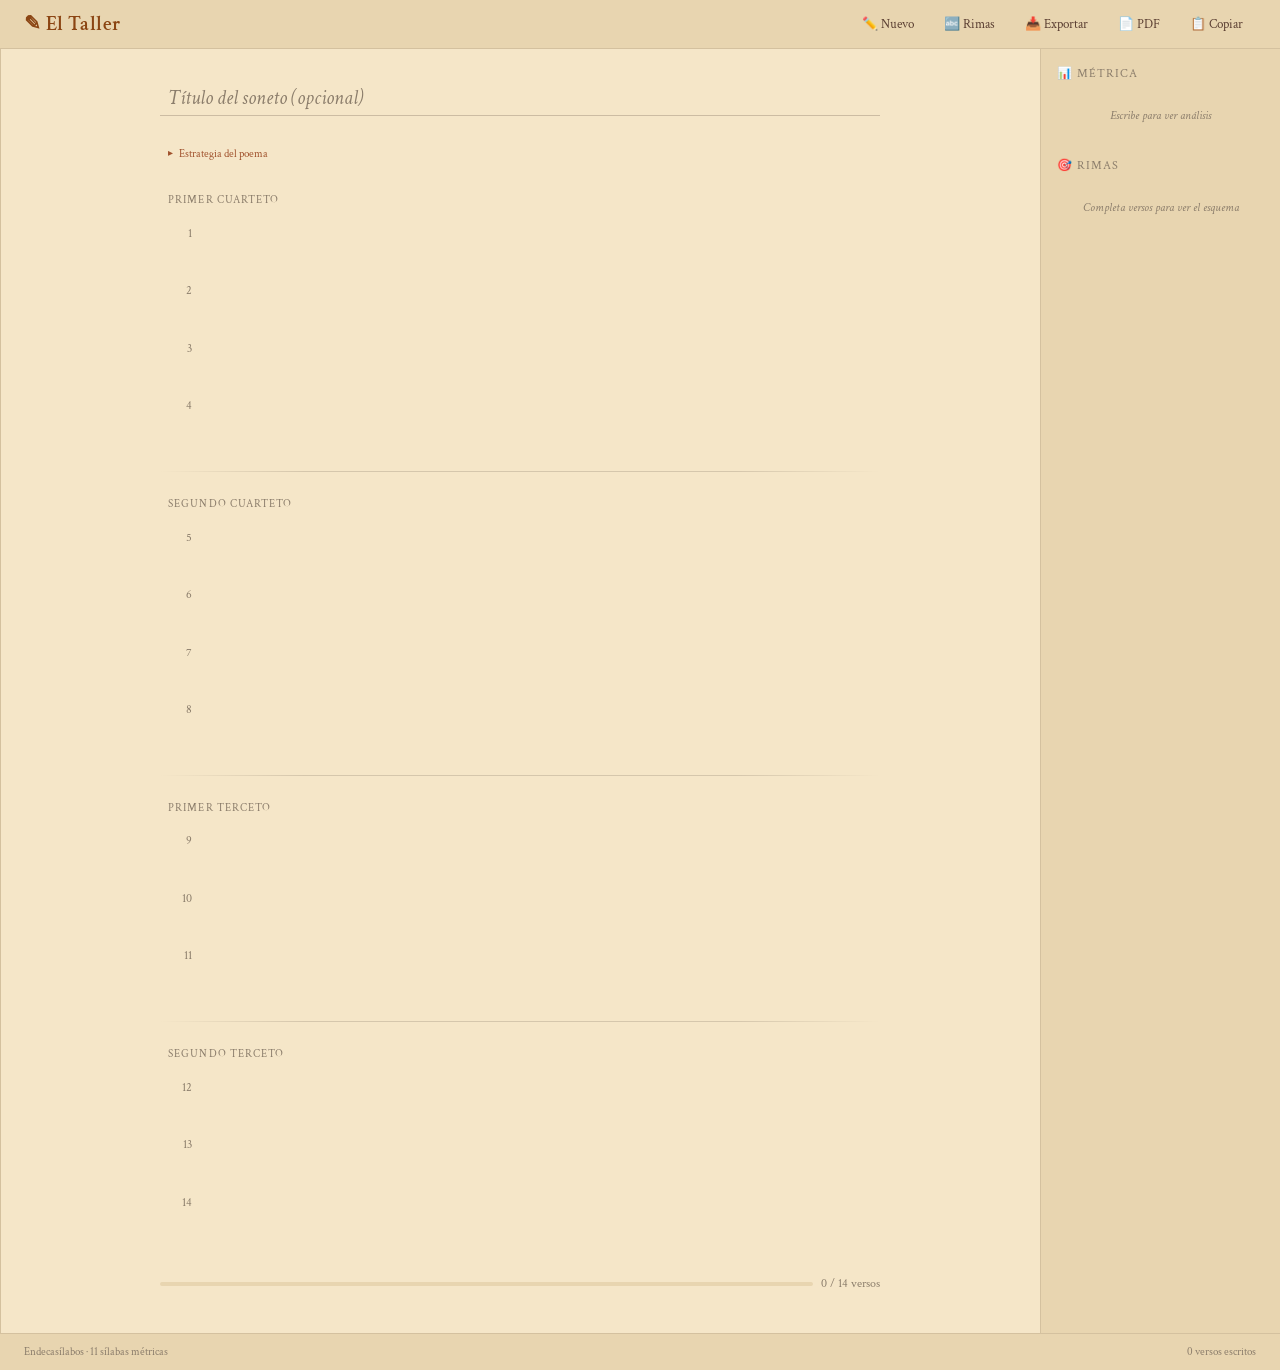
==== eltaller/index.html @ d2d46b3a "Taller sonetos" ====
<!DOCTYPE html>
<html lang="es">
<head>
  <meta charset="UTF-8" />
  <meta name="viewport" content="width=device-width, initial-scale=1.0" />
  <meta name="description" content="El Taller — Asistente para escritura de sonetos clásicos en español" />
  <meta name="theme-color" content="#F5E6C8" />
  <link rel="preconnect" href="https://fonts.googleapis.com" />
  <link rel="preconnect" href="https://fonts.gstatic.com" crossorigin />
  <link href="https://fonts.googleapis.com/css2?family=Crimson+Text:ital,wght@0,400;0,600;0,700;1,400&display=swap" rel="stylesheet" />
  <title>El Taller — Sonetos</title>
  <link rel="stylesheet" href="./main.css" />
  <script type="module" src="./main.js"></script>
</head>
<body>
  <el-taller-app></el-taller-app>
</body>
</html>
---- eltaller/main.css ----
:root{--color-parchment:#f5e6c8;--color-parchment-dark:#e8d5b0;--color-parchment-light:#fff8ec;--color-ink:#2c1810;--color-ink-soft:#5c4033;--color-ink-muted:#8b7d6b;--color-accent:#8b4513;--color-accent-light:sienna;--color-success:#6b8e23;--color-warning:#d2691e;--color-error:#cd5c5c;--color-sinalefa:#8b7355;--color-sinalefa-hover:#6b5335;--font-serif:"Crimson Text","IBM Plex Serif","Georgia","Times New Roman",serif;--font-mono:"Crimson Text","Georgia",serif;--font-size-verso:1.125rem;--font-size-metrica:.75rem;--font-size-small:.6875rem;--font-size-h1:1.75rem;--font-size-h2:1.25rem;--line-height-verso:1.6;--line-height-tight:1.3;--spacing-xs:.25rem;--spacing-sm:.5rem;--spacing-md:1rem;--spacing-lg:1.5rem;--spacing-xl:2rem;--spacing-2xl:3rem;--radius-sm:4px;--radius-md:8px;--radius-lg:12px;--border-light:1px solid #2c18101a;--border-medium:1px solid #2c181033;--shadow-sm:0 1px 3px #2c181014;--shadow-md:0 4px 12px #2c18101a;--shadow-lg:0 8px 30px #2c18101f;--panel-left-width:280px;--panel-right-width:240px;--editor-max-width:720px;--toolbar-height:48px;--footer-height:36px}*,*:before,*:after{box-sizing:border-box;margin:0;padding:0}html{-webkit-text-size-adjust:100%;-webkit-font-smoothing:antialiased;-moz-osx-font-smoothing:grayscale;font-size:16px}body{line-height:1.5;font-family:var(--font-serif);color:var(--color-ink);background-color:var(--color-parchment);min-height:100vh}img,svg{display:block;max-width:100%}button{cursor:pointer;font:inherit;color:inherit;background:0 0;border:none}a{color:inherit;text-decoration:none}input,textarea,select{font:inherit;color:inherit}[contenteditable]{outline:none}body{background-color:var(--color-parchment);color:var(--color-ink);font-family:var(--font-serif)}::-webkit-scrollbar{width:6px}::-webkit-scrollbar-track{background:var(--color-parchment-dark)}::-webkit-scrollbar-thumb{background:var(--color-ink-muted);border-radius:3px}::-webkit-scrollbar-thumb:hover{background:var(--color-ink-soft)}::selection{color:var(--color-ink);background:#8b451326}*{transition:background-color .2s,color .2s,border-color .2s}.el-taller-app{display:flex;background-color:var(--color-parchment);flex-direction:column;min-height:100vh}.toolbar{display:flex;height:var(--toolbar-height);padding:0 var(--spacing-lg);background:var(--color-parchment-dark);border-bottom:var(--border-light);flex-shrink:0;justify-content:space-between;align-items: center}.toolbar__title{font-size:var(--font-size-h2);color:var(--color-accent);letter-spacing:.02em;font-weight:600}.toolbar__actions{display:flex;gap:var(--spacing-sm)}.layout-grid{display:grid;grid-template-columns:var(--panel-left-width)1fr var(--panel-right-width);overflow:hidden;height:calc(100vh - var(--toolbar-height) - var(--footer-height));flex:1}.layout-grid--rhyme-hidden{grid-template-columns:0 1fr var(--panel-right-width)}.panel-left{background:var(--color-parchment-dark);border-right:var(--border-light);overflow-y:auto;overflow-x:hidden;width:var(--panel-left-width);transition:width .3s,padding .3s}.layout-grid--rhyme-hidden .panel-left{overflow:hidden;border:none;width:0;padding:0}.editor-center{display:flex;padding:var(--spacing-xl)var(--spacing-lg);overflow-y:auto;max-width:var(--editor-max-width);flex-direction:column;justify-self:center;align-items: center;width:100%}.panel-right{background:var(--color-parchment-dark);border-left:var(--border-light);overflow-y:auto;padding:var(--spacing-md);display:flex;gap:var(--spacing-md);flex-direction:column}.app-footer{display:flex;height:var(--footer-height);padding:0 var(--spacing-lg);background:var(--color-parchment-dark);border-top:var(--border-light);font-size:var(--font-size-small);color:var(--color-ink-muted);flex-shrink:0;justify-content:space-between;align-items: center}.editor-section{width:100%}.parte-container{margin-bottom:var(--spacing-lg)}.parte-label{font-size:var(--font-size-small);color:var(--color-ink-muted);text-transform:uppercase;letter-spacing:.1em;margin-bottom:var(--spacing-sm);padding-left:var(--spacing-sm)}.parte-separator{background:linear-gradient(to right,transparent,var(--color-ink-muted)20%,var(--color-ink-muted)80%,transparent);margin:var(--spacing-lg)0;opacity:.3;height:1px}.verso-container{display:flex;align-items: flex-start;gap:var(--spacing-sm);margin-bottom:var(--spacing-xs);padding:var(--spacing-xs)var(--spacing-sm);border-radius:var(--radius-sm);transition:background-color .15s}.verso-container:hover{background:#8b45130a}.verso-container--active{background:#8b45130f}.verso-numero{font-size:var(--font-size-metrica);color:var(--color-ink-muted);text-align:right;user-select:none;flex-shrink:0;width:1.5rem;padding-top:.35em}.verso-line-wrapper{position:relative;flex:1}.verso-editor{font-size:var(--font-size-verso);line-height:var(--line-height-verso);font-family:var(--font-serif);color:var(--color-ink);white-space:nowrap;overflow-x:auto;overflow-y:hidden;cursor:text;background:0 0;border-bottom:1px solid #0000;min-height:1.6em;padding:.1em 0;transition:border-color .15s}.verso-editor:focus{border-bottom-color:var(--color-accent-light)}.verso-editor--empty{color:var(--color-ink-muted)}.verso-editor .silaba{transition:color .15s,background-color .15s}.verso-editor .silaba--tonica{color:var(--color-accent);font-weight:600}.verso-editor .silaba--sinalefa{text-decoration:underline;text-decoration-color:var(--color-sinalefa);text-underline-offset:3px;text-decoration-style:wavy}.verso-editor .silaba--hiato{text-decoration:underline;text-decoration-color:var(--color-warning);text-underline-offset:3px;text-decoration-style:dotted}.verso-editor .silaba--error{color:var(--color-error)}.sinalefa-overlay{position:absolute;pointer-events:none;z-index:1;width:100%;height:100%;top:0;left:0}.sinalefa-overlay path{pointer-events:stroke;cursor:pointer;transition:stroke .15s,stroke-width .15s}.sinalefa-overlay path:hover{stroke:var(--color-sinalefa-hover);stroke-width:2.5}.verso-metrica{font-size:var(--font-size-metrica);color:var(--color-ink-muted);padding-left:var(--spacing-sm);min-height:1.2em;margin-top:.15em}.verso-metrica--ok{color:var(--color-success)}.verso-metrica--error{color:var(--color-error)}.verso-metrica--warning{color:var(--color-warning)}.verso-estado{text-align:center;flex-shrink:0;width:1rem;padding-top:.5em;font-size:.625rem}.verso-estado--ok{color:var(--color-success)}.verso-estado--error{color:var(--color-error)}.verso-estado--warning{color:var(--color-warning)}.metrics-panel{display:flex;gap:var(--spacing-sm);flex-direction:column}.metrics-panel__title{font-size:var(--font-size-metrica);text-transform:uppercase;letter-spacing:.08em;color:var(--color-ink-muted);margin-bottom:var(--spacing-xs)}.metrics-panel__list{display:flex;flex-direction:column;gap:2px}.metrics-item{display:flex;padding:2px var(--spacing-sm);font-size:var(--font-size-metrica);cursor:pointer;border-radius:2px;justify-content:space-between;align-items: center;transition:background-color .15s}.metrics-item:hover{background:#8b45130f}.metrics-item__numero{font-variant-numeric:tabular-nums;color:var(--color-ink-muted);flex-shrink:0;width:1.2rem}.metrics-item__silabas{font-variant-numeric:tabular-nums;font-weight:500}.metrics-item__silabas--ok{color:var(--color-success)}.metrics-item__silabas--error{color:var(--color-error)}.metrics-item__tipo{color:var(--color-ink-soft);font-size:.65rem}.metrics-item__error{color:var(--color-error);font-size:.65rem}.scheme-panel{display:flex;gap:var(--spacing-sm);flex-direction:column}.scheme-panel__title{font-size:var(--font-size-metrica);text-transform:uppercase;letter-spacing:.08em;color:var(--color-ink-muted)}.scheme-panel__patron{font-family:var(--font-mono);font-size:var(--font-size-small);color:var(--color-accent);padding:var(--spacing-sm);border-radius:var(--radius-sm);white-space:pre-wrap;background:#8b45130d;line-height:1.6}.scheme-panel__clasico{font-size:var(--font-size-metrica);color:var(--color-success);font-weight:600}.scheme-panel__libre{font-size:var(--font-size-metrica);color:var(--color-ink-muted)}.scheme-part{margin-bottom:var(--spacing-xs)}.scheme-line{display:flex;align-items: center;gap:var(--spacing-xs);font-size:var(--font-size-metrica);padding:1px 0}.scheme-line__letra{text-align:center;width:1rem;transition:color .3s;font-weight:700}.scheme-line__letra--active{color:var(--color-success)}.scheme-line__letra--pending{color:var(--color-ink-muted)}.scheme-line__texto{color:var(--color-ink-soft);overflow:hidden;text-overflow:ellipsis;white-space:nowrap}.progress-bar{display:flex;align-items: center;gap:var(--spacing-sm);padding:var(--spacing-sm)0;width:100%}.progress-bar__track{background:var(--color-parchment-dark);overflow:hidden;border-radius:2px;flex:1;height:4px}.progress-bar__fill{background:var(--color-accent);border-radius:2px;height:100%;transition:width .3s}.progress-bar__text{font-size:var(--font-size-metrica);color:var(--color-ink-muted);font-variant-numeric:tabular-nums;white-space:nowrap}.toast-container{position:fixed;bottom:var(--spacing-lg);right:var(--spacing-lg);z-index:1000;display:flex;gap:var(--spacing-sm);flex-direction:column}.toast{padding:var(--spacing-sm)var(--spacing-md);border-radius:var(--radius-md);font-size:var(--font-size-small);background:var(--color-ink);color:var(--color-parchment-light);box-shadow:var(--shadow-lg);animation:toast-in .3s ease,toast-out .3s ease 2.7s;max-width:300px}.toast--info{background:var(--color-ink)}.toast--warn{background:var(--color-warning);color:var(--color-ink)}.toast--error{background:var(--color-error);color:#fff}@keyframes toast-in{0%{opacity:0;transform:translateY(10px)}to{opacity:1;transform:translateY(0)}}@keyframes toast-out{0%{opacity:1;transform:translateY(0)}to{opacity:0;transform:translateY(10px)}}.modal-backdrop{position:fixed;display:flex;z-index:900;animation:fade-in .2s ease;background:#2c181066;justify-content:center;align-items: center;inset:0}.modal{background:var(--color-parchment-light);border-radius:var(--radius-lg);padding:var(--spacing-lg);box-shadow:var(--shadow-lg);border:var(--border-light);min-width:320px;max-width:480px}.modal__title{font-size:var(--font-size-h2);margin-bottom:var(--spacing-md);color:var(--color-ink);font-weight:600}.modal__actions{display:flex;justify-content:flex-end;gap:var(--spacing-sm);margin-top:var(--spacing-lg)}@keyframes fade-in{0%{opacity:0}to{opacity:1}}.icon-btn{display:inline-flex;border-radius:var(--radius-sm);color:var(--color-ink-soft);justify-content:center;align-items: center;width:32px;height:32px;transition:background-color .15s,color .15s}.icon-btn:hover{color:var(--color-accent);background:#8b45131a}.icon-btn:active{background:#8b451326}rhyme-browser-panel{display:flex;background:#e8d5b0;flex-direction:column;height:100%;font-family:Crimson Text,IBM Plex Serif,Georgia,serif}.rhyme-browser-header{display:flex;border-bottom:1px solid #2c18101a;justify-content:space-between;align-items: center;padding:.75rem}.rhyme-browser-title{color:#8b4513;letter-spacing:.04em;text-transform:uppercase;font-size:.8125rem;font-weight:600}.rhyme-search-wrapper{padding:.75rem}.rhyme-search-input{color:#2c1810;outline:none;box-sizing:border-box;background:#fff8ec;border:1px solid #2c181033;border-radius:4px;width:100%;padding:.5rem .75rem;transition:border-color .15s,box-shadow .15s;font-family:Crimson Text,Georgia,serif;font-size:.875rem}.rhyme-search-input:focus{border-color:#8b4513;box-shadow:0 0 0 2px #8b45131a}.rhyme-search-input::placeholder{color:#8b7d6b;font-style:italic}.rhyme-type-toggle{display:flex;gap:.25rem;margin-bottom:.5rem;padding:0 .75rem}.rhyme-type-btn{color:#5c4033;cursor:pointer;background:#f5e6c8;border:1px solid #2c181026;border-radius:4px;flex:1;padding:.3rem .5rem;transition:all .15s;font-family:Crimson Text,Georgia,serif;font-size:.75rem}.rhyme-type-btn--active{color:#fff8ec;background:#8b4513;border-color:#8b4513}.rhyme-type-btn:hover:not(.rhyme-type-btn--active){background:#8b45131a}.rhyme-filters{margin-bottom:.5rem;padding:0 .75rem}.rhyme-filters-label{color:#8b7d6b;text-transform:uppercase;letter-spacing:.06em;margin-bottom:.25rem;font-size:.6875rem}.rhyme-chips{display:flex;flex-wrap:wrap;gap:.25rem}.rhyme-chip{cursor:pointer;color:#5c4033;background:0 0;border:1px solid #2c181026;border-radius:12px;padding:.15rem .5rem;transition:all .15s;font-family:Crimson Text,Georgia,serif;font-size:.6875rem}.rhyme-chip--active{color:#fff8ec;background:#8b4513;border-color:#8b4513}.rhyme-chip:hover:not(.rhyme-chip--active){background:#8b451314;border-color:#8b45134d}.rhyme-results{overflow-y:auto;flex:1;padding:.5rem .75rem}.rhyme-categoria-group{margin-bottom:.75rem}.rhyme-categoria-header{text-transform:uppercase;letter-spacing:.06em;color:#8b7d6b;background:#8b45130f;border-radius:3px;margin-bottom:.25rem;padding:.15rem .5rem;font-size:.6875rem;font-weight:600}.rhyme-campo-group{border-left:2px solid #8b45131a;margin-bottom:.25rem;padding-left:.5rem}.rhyme-campo-header{color:sienna;padding:.1rem .25rem;font-size:.65rem;font-style:italic}.rhyme-result-item{display:flex;cursor:pointer;border-radius:3px;align-items: center;gap:.5rem;padding:.2rem .5rem;transition:background .1s}.rhyme-result-item:hover{background:#8b451314}.rhyme-result-item:active{background:#8b45131f}.rhyme-result-palabra{color:#2c1810;font-family:Crimson Text,Georgia,Times New Roman,serif;font-size:.9375rem;font-weight:600}.rhyme-result-meta{color:#8b7d6b;font-size:.6875rem}.rhyme-result-meta--categoria{color:sienna}.rhyme-loading{display:flex;color:#8b7d6b;justify-content:center;align-items: center;padding:2rem 1rem;font-size:.875rem;font-style:italic}.rhyme-empty{display:flex;color:#8b7d6b;text-align:center;justify-content:center;align-items: center;padding:2rem 1rem;font-size:.875rem;font-style:italic}.rhyme-corpus-loading{display:flex;flex-direction:column;justify-content:center;align-items: center;gap:.75rem;height:100%;padding:2rem 1rem}.rhyme-spinner{animation:rhyme-spin .8s linear infinite;border:3px solid #8b451326;border-top-color:#8b4513;border-radius:50%;width:24px;height:24px}@keyframes rhyme-spin{to{transform:rotate(360deg)}}.rhyme-results::-webkit-scrollbar{width:4px}.rhyme-results::-webkit-scrollbar-track{background:0 0}.rhyme-results::-webkit-scrollbar-thumb{background:#8b7d6b;border-radius:2px}
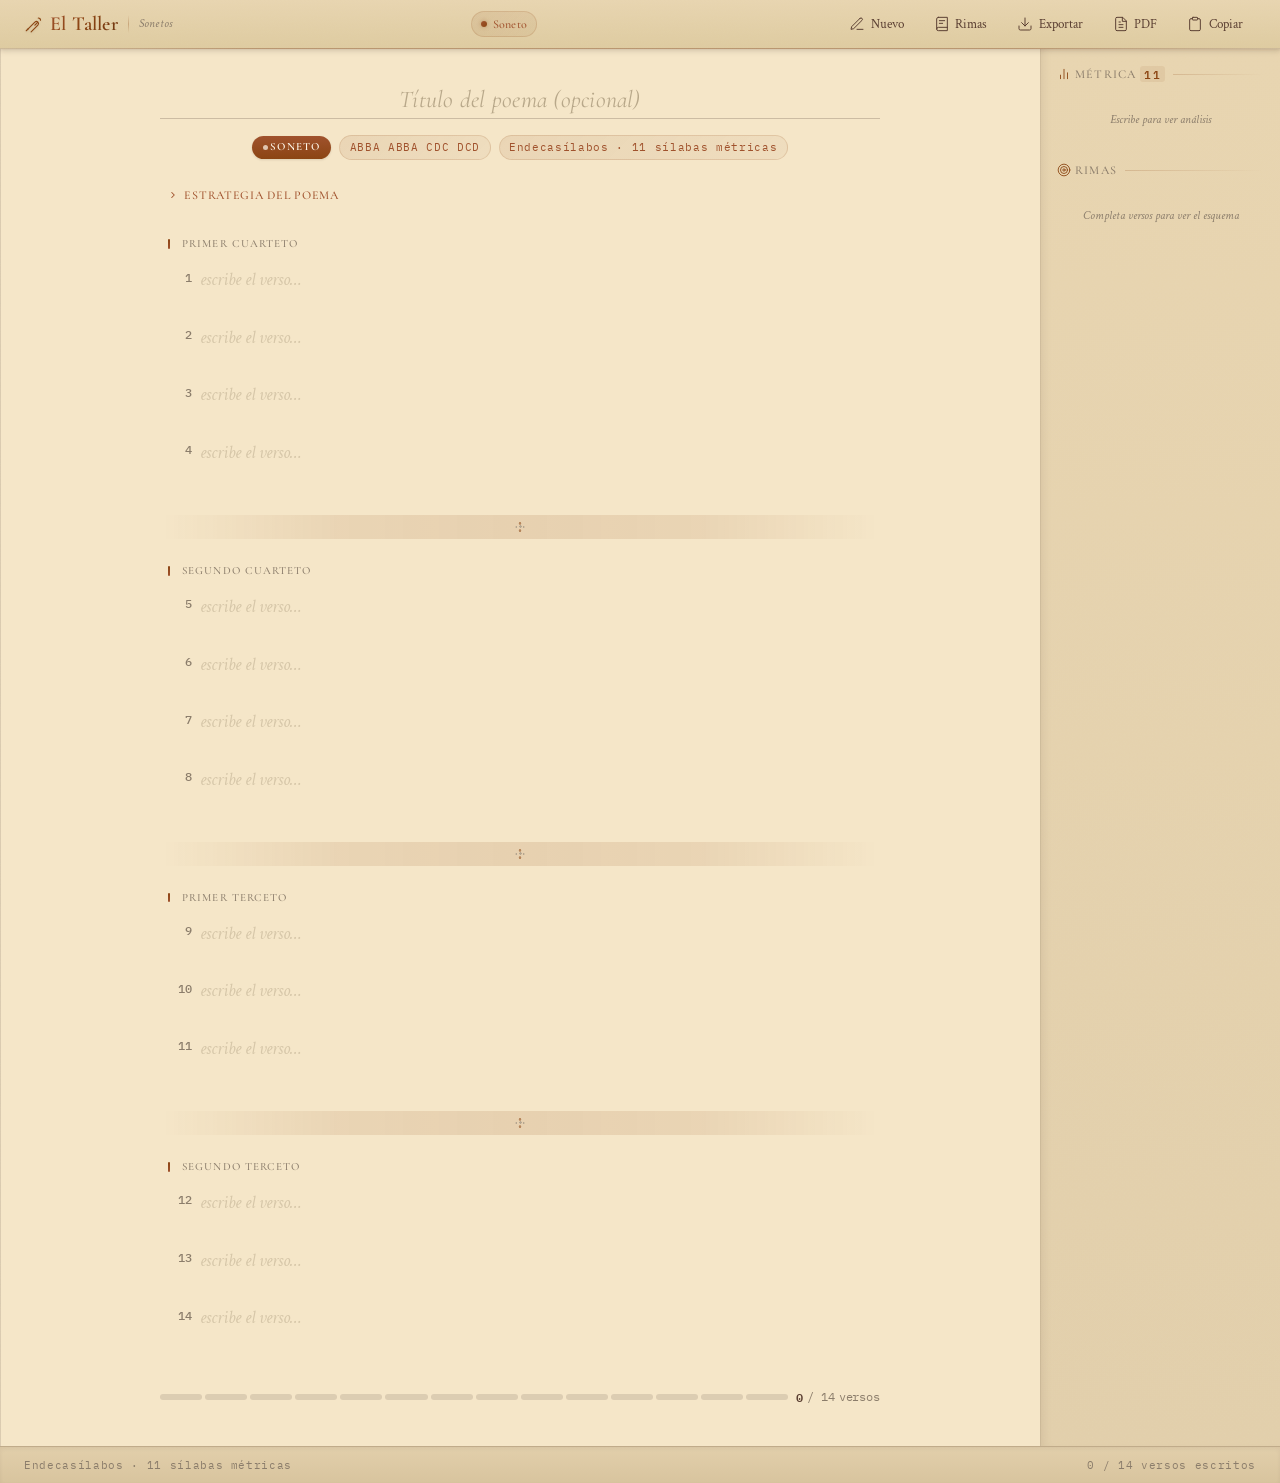
==== commit 2c8b7dc1: "EL taller 3" ====
--- a/eltaller/index.html
+++ b/eltaller/index.html
@@ -4,10 +4,11 @@
   <meta charset="UTF-8" />
   <meta name="viewport" content="width=device-width, initial-scale=1.0" />
   <meta name="description" content="El Taller — Asistente para escritura de sonetos clásicos en español" />
-  <meta name="theme-color" content="#F5E6C8" />
+  <meta name="theme-color" content="#E8D5B0" />
+  <link rel="icon" type="image/svg+xml" href="data:image/svg+xml,%3Csvg xmlns='http://www.w3.org/2000/svg' viewBox='0 0 24 24' fill='none' stroke='%238B4513' stroke-width='1.5' stroke-linecap='round' stroke-linejoin='round'%3E%3Cpath d='M3 21l3-3'/%3E%3Cpath d='M5.5 18.5l9-9a2.83 2.83 0 0 1 4 4l-9 9'/%3E%3Cpath d='M14.5 13.5l4-4'/%3E%3Cpath d='M19 4a3 3 0 0 1 3 3c0 2-3 3-3 3s-3-1-3-3a3 3 0 0 1 3-3z' fill='%23A0522D' stroke='none'/%3E%3C/svg%3E" />
   <link rel="preconnect" href="https://fonts.googleapis.com" />
   <link rel="preconnect" href="https://fonts.gstatic.com" crossorigin />
-  <link href="https://fonts.googleapis.com/css2?family=Crimson+Text:ital,wght@0,400;0,600;0,700;1,400&display=swap" rel="stylesheet" />
+  <link href="https://fonts.googleapis.com/css2?family=Crimson+Text:ital,wght@0,400;0,600;0,700;1,400;1,600&family=Cormorant+Garamond:ital,wght@0,400;0,500;0,600;0,700;1,400;1,500&family=IBM+Plex+Mono:wght@400;500;600&display=swap" rel="stylesheet" />
   <title>El Taller — Sonetos</title>
   <link rel="stylesheet" href="./main.css" />
   <script type="module" src="./main.js"></script>
--- a/eltaller/main.css
+++ b/eltaller/main.css
@@ -1 +1 @@
-:root{--color-parchment:#f5e6c8;--color-parchment-dark:#e8d5b0;--color-parchment-light:#fff8ec;--color-ink:#2c1810;--color-ink-soft:#5c4033;--color-ink-muted:#8b7d6b;--color-accent:#8b4513;--color-accent-light:sienna;--color-success:#6b8e23;--color-warning:#d2691e;--color-error:#cd5c5c;--color-sinalefa:#8b7355;--color-sinalefa-hover:#6b5335;--font-serif:"Crimson Text","IBM Plex Serif","Georgia","Times New Roman",serif;--font-mono:"Crimson Text","Georgia",serif;--font-size-verso:1.125rem;--font-size-metrica:.75rem;--font-size-small:.6875rem;--font-size-h1:1.75rem;--font-size-h2:1.25rem;--line-height-verso:1.6;--line-height-tight:1.3;--spacing-xs:.25rem;--spacing-sm:.5rem;--spacing-md:1rem;--spacing-lg:1.5rem;--spacing-xl:2rem;--spacing-2xl:3rem;--radius-sm:4px;--radius-md:8px;--radius-lg:12px;--border-light:1px solid #2c18101a;--border-medium:1px solid #2c181033;--shadow-sm:0 1px 3px #2c181014;--shadow-md:0 4px 12px #2c18101a;--shadow-lg:0 8px 30px #2c18101f;--panel-left-width:280px;--panel-right-width:240px;--editor-max-width:720px;--toolbar-height:48px;--footer-height:36px}*,*:before,*:after{box-sizing:border-box;margin:0;padding:0}html{-webkit-text-size-adjust:100%;-webkit-font-smoothing:antialiased;-moz-osx-font-smoothing:grayscale;font-size:16px}body{line-height:1.5;font-family:var(--font-serif);color:var(--color-ink);background-color:var(--color-parchment);min-height:100vh}img,svg{display:block;max-width:100%}button{cursor:pointer;font:inherit;color:inherit;background:0 0;border:none}a{color:inherit;text-decoration:none}input,textarea,select{font:inherit;color:inherit}[contenteditable]{outline:none}body{background-color:var(--color-parchment);color:var(--color-ink);font-family:var(--font-serif)}::-webkit-scrollbar{width:6px}::-webkit-scrollbar-track{background:var(--color-parchment-dark)}::-webkit-scrollbar-thumb{background:var(--color-ink-muted);border-radius:3px}::-webkit-scrollbar-thumb:hover{background:var(--color-ink-soft)}::selection{color:var(--color-ink);background:#8b451326}*{transition:background-color .2s,color .2s,border-color .2s}.el-taller-app{display:flex;background-color:var(--color-parchment);flex-direction:column;min-height:100vh}.toolbar{display:flex;height:var(--toolbar-height);padding:0 var(--spacing-lg);background:var(--color-parchment-dark);border-bottom:var(--border-light);flex-shrink:0;justify-content:space-between;align-items: center}.toolbar__title{font-size:var(--font-size-h2);color:var(--color-accent);letter-spacing:.02em;font-weight:600}.toolbar__actions{display:flex;gap:var(--spacing-sm)}.layout-grid{display:grid;grid-template-columns:var(--panel-left-width)1fr var(--panel-right-width);overflow:hidden;height:calc(100vh - var(--toolbar-height) - var(--footer-height));flex:1}.layout-grid--rhyme-hidden{grid-template-columns:0 1fr var(--panel-right-width)}.panel-left{background:var(--color-parchment-dark);border-right:var(--border-light);overflow-y:auto;overflow-x:hidden;width:var(--panel-left-width);transition:width .3s,padding .3s}.layout-grid--rhyme-hidden .panel-left{overflow:hidden;border:none;width:0;padding:0}.editor-center{display:flex;padding:var(--spacing-xl)var(--spacing-lg);overflow-y:auto;max-width:var(--editor-max-width);flex-direction:column;justify-self:center;align-items: center;width:100%}.panel-right{background:var(--color-parchment-dark);border-left:var(--border-light);overflow-y:auto;padding:var(--spacing-md);display:flex;gap:var(--spacing-md);flex-direction:column}.app-footer{display:flex;height:var(--footer-height);padding:0 var(--spacing-lg);background:var(--color-parchment-dark);border-top:var(--border-light);font-size:var(--font-size-small);color:var(--color-ink-muted);flex-shrink:0;justify-content:space-between;align-items: center}.editor-section{width:100%}.parte-container{margin-bottom:var(--spacing-lg)}.parte-label{font-size:var(--font-size-small);color:var(--color-ink-muted);text-transform:uppercase;letter-spacing:.1em;margin-bottom:var(--spacing-sm);padding-left:var(--spacing-sm)}.parte-separator{background:linear-gradient(to right,transparent,var(--color-ink-muted)20%,var(--color-ink-muted)80%,transparent);margin:var(--spacing-lg)0;opacity:.3;height:1px}.verso-container{display:flex;align-items: flex-start;gap:var(--spacing-sm);margin-bottom:var(--spacing-xs);padding:var(--spacing-xs)var(--spacing-sm);border-radius:var(--radius-sm);transition:background-color .15s}.verso-container:hover{background:#8b45130a}.verso-container--active{background:#8b45130f}.verso-numero{font-size:var(--font-size-metrica);color:var(--color-ink-muted);text-align:right;user-select:none;flex-shrink:0;width:1.5rem;padding-top:.35em}.verso-line-wrapper{position:relative;flex:1}.verso-editor{font-size:var(--font-size-verso);line-height:var(--line-height-verso);font-family:var(--font-serif);color:var(--color-ink);white-space:nowrap;overflow-x:auto;overflow-y:hidden;cursor:text;background:0 0;border-bottom:1px solid #0000;min-height:1.6em;padding:.1em 0;transition:border-color .15s}.verso-editor:focus{border-bottom-color:var(--color-accent-light)}.verso-editor--empty{color:var(--color-ink-muted)}.verso-editor .silaba{transition:color .15s,background-color .15s}.verso-editor .silaba--tonica{color:var(--color-accent);font-weight:600}.verso-editor .silaba--sinalefa{text-decoration:underline;text-decoration-color:var(--color-sinalefa);text-underline-offset:3px;text-decoration-style:wavy}.verso-editor .silaba--hiato{text-decoration:underline;text-decoration-color:var(--color-warning);text-underline-offset:3px;text-decoration-style:dotted}.verso-editor .silaba--error{color:var(--color-error)}.sinalefa-overlay{position:absolute;pointer-events:none;z-index:1;width:100%;height:100%;top:0;left:0}.sinalefa-overlay path{pointer-events:stroke;cursor:pointer;transition:stroke .15s,stroke-width .15s}.sinalefa-overlay path:hover{stroke:var(--color-sinalefa-hover);stroke-width:2.5}.verso-metrica{font-size:var(--font-size-metrica);color:var(--color-ink-muted);padding-left:var(--spacing-sm);min-height:1.2em;margin-top:.15em}.verso-metrica--ok{color:var(--color-success)}.verso-metrica--error{color:var(--color-error)}.verso-metrica--warning{color:var(--color-warning)}.verso-estado{text-align:center;flex-shrink:0;width:1rem;padding-top:.5em;font-size:.625rem}.verso-estado--ok{color:var(--color-success)}.verso-estado--error{color:var(--color-error)}.verso-estado--warning{color:var(--color-warning)}.metrics-panel{display:flex;gap:var(--spacing-sm);flex-direction:column}.metrics-panel__title{font-size:var(--font-size-metrica);text-transform:uppercase;letter-spacing:.08em;color:var(--color-ink-muted);margin-bottom:var(--spacing-xs)}.metrics-panel__list{display:flex;flex-direction:column;gap:2px}.metrics-item{display:flex;padding:2px var(--spacing-sm);font-size:var(--font-size-metrica);cursor:pointer;border-radius:2px;justify-content:space-between;align-items: center;transition:background-color .15s}.metrics-item:hover{background:#8b45130f}.metrics-item__numero{font-variant-numeric:tabular-nums;color:var(--color-ink-muted);flex-shrink:0;width:1.2rem}.metrics-item__silabas{font-variant-numeric:tabular-nums;font-weight:500}.metrics-item__silabas--ok{color:var(--color-success)}.metrics-item__silabas--error{color:var(--color-error)}.metrics-item__tipo{color:var(--color-ink-soft);font-size:.65rem}.metrics-item__error{color:var(--color-error);font-size:.65rem}.scheme-panel{display:flex;gap:var(--spacing-sm);flex-direction:column}.scheme-panel__title{font-size:var(--font-size-metrica);text-transform:uppercase;letter-spacing:.08em;color:var(--color-ink-muted)}.scheme-panel__patron{font-family:var(--font-mono);font-size:var(--font-size-small);color:var(--color-accent);padding:var(--spacing-sm);border-radius:var(--radius-sm);white-space:pre-wrap;background:#8b45130d;line-height:1.6}.scheme-panel__clasico{font-size:var(--font-size-metrica);color:var(--color-success);font-weight:600}.scheme-panel__libre{font-size:var(--font-size-metrica);color:var(--color-ink-muted)}.scheme-part{margin-bottom:var(--spacing-xs)}.scheme-line{display:flex;align-items: center;gap:var(--spacing-xs);font-size:var(--font-size-metrica);padding:1px 0}.scheme-line__letra{text-align:center;width:1rem;transition:color .3s;font-weight:700}.scheme-line__letra--active{color:var(--color-success)}.scheme-line__letra--pending{color:var(--color-ink-muted)}.scheme-line__texto{color:var(--color-ink-soft);overflow:hidden;text-overflow:ellipsis;white-space:nowrap}.progress-bar{display:flex;align-items: center;gap:var(--spacing-sm);padding:var(--spacing-sm)0;width:100%}.progress-bar__track{background:var(--color-parchment-dark);overflow:hidden;border-radius:2px;flex:1;height:4px}.progress-bar__fill{background:var(--color-accent);border-radius:2px;height:100%;transition:width .3s}.progress-bar__text{font-size:var(--font-size-metrica);color:var(--color-ink-muted);font-variant-numeric:tabular-nums;white-space:nowrap}.toast-container{position:fixed;bottom:var(--spacing-lg);right:var(--spacing-lg);z-index:1000;display:flex;gap:var(--spacing-sm);flex-direction:column}.toast{padding:var(--spacing-sm)var(--spacing-md);border-radius:var(--radius-md);font-size:var(--font-size-small);background:var(--color-ink);color:var(--color-parchment-light);box-shadow:var(--shadow-lg);animation:toast-in .3s ease,toast-out .3s ease 2.7s;max-width:300px}.toast--info{background:var(--color-ink)}.toast--warn{background:var(--color-warning);color:var(--color-ink)}.toast--error{background:var(--color-error);color:#fff}@keyframes toast-in{0%{opacity:0;transform:translateY(10px)}to{opacity:1;transform:translateY(0)}}@keyframes toast-out{0%{opacity:1;transform:translateY(0)}to{opacity:0;transform:translateY(10px)}}.modal-backdrop{position:fixed;display:flex;z-index:900;animation:fade-in .2s ease;background:#2c181066;justify-content:center;align-items: center;inset:0}.modal{background:var(--color-parchment-light);border-radius:var(--radius-lg);padding:var(--spacing-lg);box-shadow:var(--shadow-lg);border:var(--border-light);min-width:320px;max-width:480px}.modal__title{font-size:var(--font-size-h2);margin-bottom:var(--spacing-md);color:var(--color-ink);font-weight:600}.modal__actions{display:flex;justify-content:flex-end;gap:var(--spacing-sm);margin-top:var(--spacing-lg)}@keyframes fade-in{0%{opacity:0}to{opacity:1}}.icon-btn{display:inline-flex;border-radius:var(--radius-sm);color:var(--color-ink-soft);justify-content:center;align-items: center;width:32px;height:32px;transition:background-color .15s,color .15s}.icon-btn:hover{color:var(--color-accent);background:#8b45131a}.icon-btn:active{background:#8b451326}rhyme-browser-panel{display:flex;background:#e8d5b0;flex-direction:column;height:100%;font-family:Crimson Text,IBM Plex Serif,Georgia,serif}.rhyme-browser-header{display:flex;border-bottom:1px solid #2c18101a;justify-content:space-between;align-items: center;padding:.75rem}.rhyme-browser-title{color:#8b4513;letter-spacing:.04em;text-transform:uppercase;font-size:.8125rem;font-weight:600}.rhyme-search-wrapper{padding:.75rem}.rhyme-search-input{color:#2c1810;outline:none;box-sizing:border-box;background:#fff8ec;border:1px solid #2c181033;border-radius:4px;width:100%;padding:.5rem .75rem;transition:border-color .15s,box-shadow .15s;font-family:Crimson Text,Georgia,serif;font-size:.875rem}.rhyme-search-input:focus{border-color:#8b4513;box-shadow:0 0 0 2px #8b45131a}.rhyme-search-input::placeholder{color:#8b7d6b;font-style:italic}.rhyme-type-toggle{display:flex;gap:.25rem;margin-bottom:.5rem;padding:0 .75rem}.rhyme-type-btn{color:#5c4033;cursor:pointer;background:#f5e6c8;border:1px solid #2c181026;border-radius:4px;flex:1;padding:.3rem .5rem;transition:all .15s;font-family:Crimson Text,Georgia,serif;font-size:.75rem}.rhyme-type-btn--active{color:#fff8ec;background:#8b4513;border-color:#8b4513}.rhyme-type-btn:hover:not(.rhyme-type-btn--active){background:#8b45131a}.rhyme-filters{margin-bottom:.5rem;padding:0 .75rem}.rhyme-filters-label{color:#8b7d6b;text-transform:uppercase;letter-spacing:.06em;margin-bottom:.25rem;font-size:.6875rem}.rhyme-chips{display:flex;flex-wrap:wrap;gap:.25rem}.rhyme-chip{cursor:pointer;color:#5c4033;background:0 0;border:1px solid #2c181026;border-radius:12px;padding:.15rem .5rem;transition:all .15s;font-family:Crimson Text,Georgia,serif;font-size:.6875rem}.rhyme-chip--active{color:#fff8ec;background:#8b4513;border-color:#8b4513}.rhyme-chip:hover:not(.rhyme-chip--active){background:#8b451314;border-color:#8b45134d}.rhyme-results{overflow-y:auto;flex:1;padding:.5rem .75rem}.rhyme-categoria-group{margin-bottom:.75rem}.rhyme-categoria-header{text-transform:uppercase;letter-spacing:.06em;color:#8b7d6b;background:#8b45130f;border-radius:3px;margin-bottom:.25rem;padding:.15rem .5rem;font-size:.6875rem;font-weight:600}.rhyme-campo-group{border-left:2px solid #8b45131a;margin-bottom:.25rem;padding-left:.5rem}.rhyme-campo-header{color:sienna;padding:.1rem .25rem;font-size:.65rem;font-style:italic}.rhyme-result-item{display:flex;cursor:pointer;border-radius:3px;align-items: center;gap:.5rem;padding:.2rem .5rem;transition:background .1s}.rhyme-result-item:hover{background:#8b451314}.rhyme-result-item:active{background:#8b45131f}.rhyme-result-palabra{color:#2c1810;font-family:Crimson Text,Georgia,Times New Roman,serif;font-size:.9375rem;font-weight:600}.rhyme-result-meta{color:#8b7d6b;font-size:.6875rem}.rhyme-result-meta--categoria{color:sienna}.rhyme-loading{display:flex;color:#8b7d6b;justify-content:center;align-items: center;padding:2rem 1rem;font-size:.875rem;font-style:italic}.rhyme-empty{display:flex;color:#8b7d6b;text-align:center;justify-content:center;align-items: center;padding:2rem 1rem;font-size:.875rem;font-style:italic}.rhyme-corpus-loading{display:flex;flex-direction:column;justify-content:center;align-items: center;gap:.75rem;height:100%;padding:2rem 1rem}.rhyme-spinner{animation:rhyme-spin .8s linear infinite;border:3px solid #8b451326;border-top-color:#8b4513;border-radius:50%;width:24px;height:24px}@keyframes rhyme-spin{to{transform:rotate(360deg)}}.rhyme-results::-webkit-scrollbar{width:4px}.rhyme-results::-webkit-scrollbar-track{background:0 0}.rhyme-results::-webkit-scrollbar-thumb{background:#8b7d6b;border-radius:2px}
+:root{--color-parchment:#f5e6c8;--color-parchment-dark:#e8d5b0;--color-parchment-dark2:#e3cfa9;--color-parchment-light:#fff8ec;--color-parchment-extralight:#fdfbf4;--color-ink:#2c1810;--color-ink-soft:#5c4033;--color-ink-muted:#8b7d6b;--color-ink-faint:#b8a88a;--color-accent:#8b4513;--color-accent-light:sienna;--color-accent-dark:#6b3410;--color-success:#6b8e23;--color-success-soft:#7faa30;--color-warning:#d2691e;--color-error:#cd5c5c;--color-error-soft:#e07070;--color-sinalefa:#8b7355;--color-sinalefa-hover:#6b5335;--color-accent-gradient:linear-gradient(135deg,sienna,#8b4513,#6b3410);--color-parchment-gradient:linear-gradient(180deg,#fff8ec 0%,#f5e6c8 50%,#e8d5b0 100%);--color-rhyme-a:#8b4513;--color-rhyme-b:#2c7076;--color-rhyme-c:#9c5100;--color-rhyme-d:#6b8e23;--color-rhyme-e:#8b4576;--color-rhyme-f:#b8860b;--color-rhyme-g:#7060aa;--color-rhyme-h:sienna;--color-glass-bg:#fff8ecd1;--color-glass-border:#8b45132e;--color-overlay:#2c18106b;--font-serif:"Crimson Text","IBM Plex Serif","Georgia","Times New Roman",serif;--font-display:"Cormorant Garamond","Crimson Text","Georgia",serif;--font-mono:"IBM Plex Mono","Crimson Text",Georgia,monospace;--font-size-micro:.625rem;--font-size-caption:.6875rem;--font-size-metrica:.75rem;--font-size-small:.8125rem;--font-size-body:1rem;--font-size-h3:1.125rem;--font-size-h2:1.25rem;--font-size-h1:1.5rem;--font-size-display:2rem;--font-size-verso:1.125rem;--line-height-tight:1.25;--line-height-snug:1.4;--line-height-verso:1.6;--line-height-body:1.5;--letter-spacing-display:.01em;--letter-spacing-caps:.1em;--letter-spacing-wide:.06em;--truncate-edge:#0000000a;--spacing-2xs:.125rem;--spacing-xs:.25rem;--spacing-sm:.5rem;--spacing-md:1rem;--spacing-lg:1.5rem;--spacing-xl:2rem;--spacing-2xl:3rem;--spacing-3xl:4rem;--radius-xs:3px;--radius-sm:4px;--radius-md:8px;--radius-lg:12px;--radius-xl:16px;--radius-pill:999px;--border-light:1px solid #2c18101a;--border-medium:1px solid #2c181033;--border-accent:1px solid #8b451347;--border-accent-strong:2px solid #8b451366;--shadow-sm:0 1px 2px #2c18100f,0 1px 3px #2c181014;--shadow-md:0 1px 2px #2c18100f,0 4px 8px #2c181014,0 2px 4px #2c18100f;--shadow-lg:0 2px 4px #2c181014,0 8px 16px #2c18101a,0 4px 8px #2c18100f;--shadow-xl:0 4px 8px #2c181014,0 12px 32px #2c181024,0 4px 12px #2c181014;--shadow-2xl:0 8px 16px #2c18101a,0 24px 48px #2c18102e,0 8px 24px #2c18101a;--elevation-1:0 1px 2px #2c18100d,0 1px 3px #2c181012;--elevation-2:0 1px 2px #2c18100f,0 3px 6px #2c181014,0 2px 4px #2c18100d;--elevation-3:0 2px 4px #2c18100f,0 6px 12px #2c181017,0 2px 6px #2c18100f;--elevation-4:0 4px 8px #2c181014,0 12px 24px #2c18101f,0 4px 12px #2c181012;--elevation-5:0 8px 16px #2c18101a,0 24px 48px #2c181029,0 8px 24px #2c18101a;--shadow-inset:inset 0 1px 3px #2c18101a,inset 0 1px 2px #2c181014;--shadow-inset-deep:inset 0 2px 6px #2c181026,inset 0 1px 3px #2c18101a;--shadow-focus:0 0 0 3px #8b45131f;--shadow-focus-strong:0 0 0 3px #8b451338;--texture-paper:url("data:image/svg+xml,%3Csvg viewBox='0 0 200 200' xmlns='http://www.w3.org/2000/svg'%3E%3Cfilter id='n'%3E%3CfeTurbulence type='fractalNoise' baseFrequency='0.7' numOctaves='3' stitchTiles='stitch'/%3E%3CfeColorMatrix values='0.333 0.333 0.333 0 0 0.333 0.333 0.333 0 0 0.333 0.333 0.333 0 0 0 0 0 0.07 0'/%3E%3C/filter%3E%3Crect width='100%25' height='100%25' filter='url(%23n)'/%3E%3C/svg%3E");--texture-fiber:url("data:image/svg+xml,%3Csvg viewBox='0 0 400 400' xmlns='http://www.w3.org/2000/svg'%3E%3Cfilter id='f'%3E%3CfeTurbulence type='fractalNoise' baseFrequency='0.02 0.9' numOctaves='2' seed='7' stitchTiles='stitch'/%3E%3CfeColorMatrix values='0.333 0.333 0.333 0 0 0.333 0.333 0.333 0 0 0.333 0.333 0.333 0 0 0 0 0 0.05 0'/%3E%3C/filter%3E%3Crect width='100%25' height='100%25' filter='url(%23f)'/%3E%3C/svg%3E");--vignette:radial-gradient(ellipse at center,transparent 55%,#2c18100a 100%);--panel-left-width:280px;--panel-right-width:240px;--editor-max-width:720px;--toolbar-height:48px;--footer-height:36px;--ease-out:cubic-bezier(.25,.46,.45,.94);--ease-in-out:cubic-bezier(.4,0,.2,1);--ease-spring:cubic-bezier(.34,1.56,.64,1);--duration-fast:.12s;--duration-normal:.2s;--duration-slow:.35s}@media (prefers-reduced-motion:reduce){:root{--ease-spring:linear;--duration-fast:.01ms;--duration-normal:.01ms;--duration-slow:.01ms}}*,*:before,*:after{box-sizing:border-box;margin:0;padding:0}html{-webkit-text-size-adjust:100%;-webkit-font-smoothing:antialiased;-moz-osx-font-smoothing:grayscale;font-size:16px}body{line-height:1.5;font-family:var(--font-serif);color:var(--color-ink);background-color:var(--color-parchment);min-height:100vh}img,svg{display:block;max-width:100%}button{cursor:pointer;font:inherit;color:inherit;background:0 0;border:none}a{color:inherit;text-decoration:none}input,textarea,select{font:inherit;color:inherit}[contenteditable]{outline:none}body{background-color:var(--color-parchment);background-image:var(--texture-paper),var(--texture-fiber),linear-gradient(180deg,#f8ecd0 0%,#f5e6c8 40%,#e8d5b0 100%);color:var(--color-ink);font-family:var(--font-serif);background-repeat:repeat,repeat,no-repeat;background-size:200px 200px,400px 400px,100% 100%;background-attachment:fixed}::-webkit-scrollbar{width:10px;height:10px}::-webkit-scrollbar-track{background:#8b45130d;border-left:1px solid #2c18100f;border-radius:6px 0 0 6px}::-webkit-scrollbar-thumb{background:linear-gradient(180deg,var(--color-ink-muted),var(--color-accent-light));box-shadow:var(--shadow-inset);background-clip:padding-box;border:2px solid #0000;border-radius:6px 0 0 6px}::-webkit-scrollbar-thumb:hover{background:linear-gradient(180deg,var(--color-accent-light),var(--color-accent));background-clip:padding-box}::-webkit-scrollbar-corner{background:0 0}html{scrollbar-width:thin;scrollbar-color:var(--color-accent-light)#8b45130d}::selection{color:var(--color-ink);text-shadow:none;background:#8b451338}::-moz-selection{color:var(--color-ink);background:#8b451338}body,.el-taller-app{text-rendering:optimizeLegibility;-webkit-font-smoothing:antialiased;-moz-osx-font-smoothing:grayscale}*{transition:background-color var(--duration-normal)var(--ease-out),color var(--duration-fast)var(--ease-out),border-color var(--duration-normal)var(--ease-out)}:focus-visible{outline:2px solid var(--color-accent-light);outline-offset:2px;border-radius:var(--radius-xs)}@media (prefers-reduced-motion:reduce){*{animation-duration:.01ms!important;animation-iteration-count:1!important;scroll-behavior:auto!important;transition-duration:.01ms!important}}.el-taller-app{display:flex;background-color:var(--color-parchment);background-image:var(--texture-paper);background-repeat:repeat;background-size:200px 200px;flex-direction:column;min-height:100vh}.toolbar{display:flex;height:var(--toolbar-height);padding:0 var(--spacing-lg);background:linear-gradient(#e8d5b0 0%,#decba0 100%);background-image:var(--texture-paper),linear-gradient(180deg,#e8d5b0 0%,#decba0 100%);background-blend-mode:soft-light,normal;box-shadow:var(--elevation-2);position:relative;z-index:100;background-size:200px 200px,100% 100%;border-bottom:1px solid #2c181024;flex-shrink:0;justify-content:space-between;align-items: center}.toolbar:after{content:"";position:absolute;background:linear-gradient(90deg,#0000,#8b45134d 20% 80%,#0000);height:1px;bottom:-1px;left:0;right:0}.toolbar__title{font-family:var(--font-display);font-size:var(--font-size-h2);color:var(--color-accent);letter-spacing:var(--letter-spacing-display);white-space:nowrap;display:flex;align-items: center;gap:var(--spacing-sm);font-weight:600}.toolbar__actions{display:flex;gap:var(--spacing-sm)}.layout-grid{display:grid;grid-template-columns:var(--panel-left-width)1fr var(--panel-right-width);overflow:hidden;height:calc(100vh - var(--toolbar-height) - var(--footer-height));flex:1}.layout-grid--rhyme-hidden{grid-template-columns:0 1fr var(--panel-right-width)}.panel-left{background:linear-gradient(#e8d5b0 0%,#e2cfab 100%);background-image:var(--texture-paper),linear-gradient(180deg,#e8d5b0 0%,#e2cfab 100%);background-blend-mode:soft-light,normal;overflow-y:auto;overflow-x:hidden;transition:width var(--duration-slow)var(--ease-out),padding var(--duration-slow)var(--ease-out);width:var(--panel-left-width);background-size:200px 200px,100% 100%;border-right:1px solid #2c18101f;box-shadow:inset -8px 0 12px -8px #2c18101a}.layout-grid--rhyme-hidden .panel-left{overflow:hidden;border:none;width:0;padding:0}.editor-center{display:flex;padding:var(--spacing-xl)var(--spacing-lg);overflow-y:auto;max-width:var(--editor-max-width);flex-direction:column;justify-self:center;align-items: center;width:100%}.panel-right{background:linear-gradient(#e8d5b0 0%,#e2cfab 100%);background-image:var(--texture-paper),linear-gradient(180deg,#e8d5b0 0%,#e2cfab 100%);background-blend-mode:soft-light,normal;overflow-y:auto;padding:var(--spacing-md);display:flex;gap:var(--spacing-md);background-size:200px 200px,100% 100%;border-left:1px solid #2c18101f;flex-direction:column;box-shadow:inset 8px 0 12px -8px #2c18101a}.app-footer{display:flex;height:var(--footer-height);padding:0 var(--spacing-lg);font-size:var(--font-size-caption);color:var(--color-ink-muted);font-family:var(--font-mono);letter-spacing:var(--letter-spacing-wide);background:linear-gradient(#e2cfab 0%,#d8c49e 100%);border-top:1px solid #2c181024;flex-shrink:0;justify-content:space-between;align-items: center;box-shadow:inset 0 2px 4px #2c18100f}.editor-section{width:100%}.parte-container{margin-bottom:var(--spacing-lg)}.parte-label{font-size:var(--font-size-caption);color:var(--color-ink-muted);text-transform:uppercase;letter-spacing:var(--letter-spacing-caps);margin-bottom:var(--spacing-sm);padding-left:var(--spacing-sm);font-family:var(--font-display);position:relative;display:inline-flex;align-items: center;font-weight:500}.parte-label:before{content:"";display:inline-block;background:linear-gradient(180deg,var(--color-accent),var(--color-accent-light));margin-right:var(--spacing-xs);border-radius:2px;width:2px;height:.85em}.parte-separator{background:radial-gradient(circle,var(--color-ink-muted)1px,transparent 1.5px)center/5px 5px no-repeat,linear-gradient(to right,transparent,#8b451333 25%,#8b451340 50%,#8b451333 75%,transparent);margin:var(--spacing-lg)0;opacity:.5;position:relative;background-position:25%,0,75%;height:24px}.parte-separator:before{content:"";position:absolute;background:radial-gradient(circle at 35% 50%,var(--color-ink-muted).7px,transparent 1.2px),radial-gradient(circle at 65% 50%,var(--color-ink-muted).7px,transparent 1.2px),radial-gradient(circle at 50% 35%,var(--color-accent)1px,transparent 1.6px),radial-gradient(circle at 50% 65%,var(--color-accent)1px,transparent 1.6px);background-repeat:no-repeat;width:24px;height:24px;top:50%;left:50%;transform:translate(-50%,-50%)}.verso-container{display:flex;align-items: flex-start;gap:var(--spacing-sm);margin-bottom:var(--spacing-xs);padding:var(--spacing-xs)var(--spacing-sm);border-radius:var(--radius-sm);transition:background-color var(--duration-fast)var(--ease-out),box-shadow var(--duration-fast)var(--ease-out);position:relative}.verso-container:hover{background:linear-gradient(90deg,#8b45130a,#8b45130f,#8b45130a)}.verso-container--active{background:linear-gradient(90deg,#8b45130f,#8b451317,#8b45130f);box-shadow:inset 0 0 0 1px #8b451314}.verso-numero{font-size:var(--font-size-metrica);color:var(--color-ink-muted);text-align:right;user-select:none;font-family:var(--font-mono);font-variant-numeric:tabular-nums;letter-spacing:-.02em;flex-shrink:0;width:1.5rem;padding-top:.35em;font-weight:500}.verso-line-wrapper{position:relative;flex:1}.verso-editor{font-size:var(--font-size-verso);line-height:var(--line-height-verso);font-family:var(--font-serif);color:var(--color-ink);white-space:nowrap;overflow-x:auto;overflow-y:hidden;cursor:text;transition:border-color var(--duration-fast)var(--ease-out);text-shadow:.3px 0 #2c18100a;position:relative;background:0 0;border-bottom:1px solid #0000;min-height:1.6em;padding:.1em 0}.verso-editor:focus{border-bottom-color:var(--color-accent-light);outline:none}.verso-editor:focus:after{content:"";position:absolute;background:linear-gradient(90deg,var(--color-accent-light),var(--color-accent),var(--color-accent-light));animation:underline-shimmer 1.2s var(--ease-in-out);background-size:200% 100%;height:1.5px;bottom:-1px;left:0;right:0}@keyframes underline-shimmer{0%{background-position:100% 0}to{background-position:-100% 0}}.verso-editor:empty:before{content:"escribe el verso…";color:var(--color-ink-faint);opacity:.6;pointer-events:none;font-style:italic}.verso-editor--empty{color:var(--color-ink-muted)}.verso-editor .silaba{transition:color var(--duration-fast)var(--ease-out),background-color var(--duration-fast)var(--ease-out)}.verso-editor .silaba--tonica{color:var(--color-accent);text-shadow:.3px 0 #8b45131a;font-weight:600}.verso-editor .silaba--sinalefa{text-decoration:underline;text-decoration-color:var(--color-sinalefa);text-underline-offset:3px;text-decoration-style:wavy}.verso-editor .silaba--hiato{text-decoration:underline;text-decoration-color:var(--color-warning);text-underline-offset:3px;text-decoration-style:dotted}.verso-editor .silaba--error{color:var(--color-error)}.sinalefa-overlay{position:absolute;pointer-events:none;z-index:1;width:100%;height:100%;top:0;left:0}.sinalefa-overlay path{pointer-events:stroke;cursor:pointer;filter:drop-shadow(0 1px 1px #2c181026);transition:stroke var(--duration-fast)var(--ease-out),stroke-width var(--duration-fast)var(--ease-out)}.sinalefa-overlay path:hover{stroke:var(--color-sinalefa-hover);stroke-width:2.5;filter:drop-shadow(0 1px 2px #2c181040)}.verso-metrica{font-size:var(--font-size-metrica);color:var(--color-ink-muted);padding-left:var(--spacing-sm);font-family:var(--font-mono);font-variant-numeric:tabular-nums;letter-spacing:-.01em;min-height:1.2em;margin-top:.15em}.verso-metrica--ok{color:var(--color-success)}.verso-metrica--error{color:var(--color-error)}.verso-metrica--warning{color:var(--color-warning)}.verso-estado{font-size:var(--font-size-micro);text-align:center;flex-shrink:0;width:1rem;padding-top:.5em}.verso-estado--ok{color:var(--color-success)}.verso-estado--error{color:var(--color-error)}.verso-estado--warning{color:var(--color-warning)}.metrics-panel{display:flex;gap:var(--spacing-sm);flex-direction:column}.metrics-panel__title{font-size:var(--font-size-metrica);text-transform:uppercase;letter-spacing:var(--letter-spacing-caps);color:var(--color-ink-muted);margin-bottom:var(--spacing-xs);font-family:var(--font-display);display:flex;align-items: center;gap:var(--spacing-xs);position:relative;padding-bottom:var(--spacing-xs);font-weight:500}.metrics-panel__title:after{content:"";margin-left:var(--spacing-xs);background:linear-gradient(90deg,#8b451333,#0000);flex:1;height:1px}.metrics-panel__list{display:flex;flex-direction:column;gap:2px}.metrics-item{display:flex;padding:4px var(--spacing-sm);border-radius:var(--radius-xs);font-size:var(--font-size-metrica);cursor:pointer;transition:background-color var(--duration-fast)var(--ease-out),transform var(--duration-fast)var(--ease-out);font-family:var(--font-mono);font-variant-numeric:tabular-nums;position:relative;justify-content:space-between;align-items: center}.metrics-item:hover{background:linear-gradient(90deg,#8b45130d,#8b451314,#8b45130d);transform:translate(1px)}.metrics-item__numero{font-variant-numeric:tabular-nums;color:var(--color-ink-muted);flex-shrink:0;width:1.2rem;font-weight:500}.metrics-item__silabas{font-variant-numeric:tabular-nums;display:inline-flex;align-items: center;gap:2px;font-weight:600}.metrics-item__silabas--ok{color:var(--color-success)}.metrics-item__silabas--ok:before{content:"";background:var(--color-success);border-radius:50%;width:3px;height:3px;margin-right:3px;box-shadow:0 0 4px #6b8e2380}.metrics-item__silabas--error{color:var(--color-error)}.metrics-item__silabas--error:before{content:"";background:var(--color-error);border-radius:50%;width:3px;height:3px;margin-right:3px}.metrics-item__tipo{color:var(--color-ink-soft);font-size:var(--font-size-micro);font-family:var(--font-mono);overflow:hidden;text-overflow:ellipsis;white-space:nowrap;max-width:7rem}.metrics-item__error{color:var(--color-error);font-size:var(--font-size-micro);font-family:var(--font-mono)}.scheme-panel{display:flex;gap:var(--spacing-sm);flex-direction:column}.scheme-panel__title{font-size:var(--font-size-metrica);text-transform:uppercase;letter-spacing:var(--letter-spacing-caps);color:var(--color-ink-muted);font-family:var(--font-display);display:flex;align-items: center;gap:var(--spacing-xs);position:relative;padding-bottom:var(--spacing-xs);font-weight:500}.scheme-panel__title:after{content:"";margin-left:var(--spacing-xs);background:linear-gradient(90deg,#8b451333,#0000);flex:1;height:1px}.scheme-panel__patron{font-family:var(--font-mono);font-size:var(--font-size-caption);color:var(--color-accent);line-height:var(--line-height-snug);letter-spacing:var(--letter-spacing-caps);padding:var(--spacing-sm);border:var(--border-light);border-radius:var(--radius-md);box-shadow:var(--shadow-inset);white-space:pre-wrap;text-align:center;background:linear-gradient(135deg,#fff8ec99,#f5e6c866);font-weight:600}.scheme-panel__patron .rhyme-a{color:var(--color-rhyme-a)}.scheme-panel__patron .rhyme-b{color:var(--color-rhyme-b)}.scheme-panel__patron .rhyme-c{color:var(--color-rhyme-c)}.scheme-panel__patron .rhyme-d{color:var(--color-rhyme-d)}.scheme-panel__patron .rhyme-e{color:var(--color-rhyme-e)}.scheme-panel__patron .rhyme-f{color:var(--color-rhyme-f)}.scheme-panel__patron .rhyme-g{color:var(--color-rhyme-g)}.scheme-panel__patron .rhyme-h{color:var(--color-rhyme-h)}.scheme-panel__clasico{font-size:var(--font-size-metrica);color:var(--color-success);display:inline-flex;align-items: center;gap:var(--spacing-2xs);padding:var(--spacing-xs)var(--spacing-sm);border-radius:var(--radius-pill);background:linear-gradient(135deg,#6b8e231a,#6b8e230d);border:1px solid #6b8e2333;align-self: center;font-weight:600}.scheme-panel__libre{font-size:var(--font-size-metrica);color:var(--color-ink-muted);display:inline-flex;align-items: center;gap:var(--spacing-2xs);padding:var(--spacing-xs)var(--spacing-sm);border-radius:var(--radius-pill);background:#8b45130d;border:1px solid #2c18101a;align-self: center;font-style:italic}.scheme-part{margin-bottom:var(--spacing-xs)}.scheme-line{display:flex;align-items: center;gap:var(--spacing-xs);font-size:var(--font-size-metrica);font-family:var(--font-mono);font-variant-numeric:tabular-nums;padding:1px 0}.scheme-line__letra{text-align:center;transition:color var(--duration-slow)var(--ease-out),transform var(--duration-fast)var(--ease-out);font-weight:700;font-size:var(--font-size-caption);border-radius:var(--radius-xs);width:1.2rem;padding:0 1px}.scheme-line__letra--rhyme-a{color:var(--color-rhyme-a)}.scheme-line__letra--rhyme-b{color:var(--color-rhyme-b)}.scheme-line__letra--rhyme-c{color:var(--color-rhyme-c)}.scheme-line__letra--rhyme-d{color:var(--color-rhyme-d)}.scheme-line__letra--rhyme-e{color:var(--color-rhyme-e)}.scheme-line__letra--rhyme-f{color:var(--color-rhyme-f)}.scheme-line__letra--rhyme-g{color:var(--color-rhyme-g)}.scheme-line__letra--rhyme-h{color:var(--color-rhyme-h)}.scheme-line__letra--active{text-shadow:0 0 8px}.scheme-line__letra--pending{color:var(--color-ink-faint)}.scheme-line__texto{color:var(--color-ink-soft);overflow:hidden;text-overflow:ellipsis;white-space:nowrap;font-family:var(--font-serif)}.scheme-line__numero{color:var(--color-ink-muted);font-size:var(--font-size-micro);flex-shrink:0;width:1rem;font-weight:500}.progress-bar{display:flex;align-items: center;gap:var(--spacing-sm);padding:var(--spacing-sm)0;width:100%}.progress-bar__track{display:flex;flex:1;align-items: center;gap:3px;height:6px}.progress-bar__segment{border-radius:var(--radius-xs);transition:background var(--duration-slow)var(--ease-out),transform var(--duration-slow)var(--ease-spring),box-shadow var(--duration-slow)var(--ease-out);background:#2c18101f;flex:1;min-width:2px;height:100%}.progress-bar__segment--complete{background:linear-gradient(180deg,var(--color-success-soft),var(--color-success));box-shadow:0 0 4px #6b8e2366}.progress-bar__segment--error{background:linear-gradient(180deg,var(--color-error-soft),var(--color-error));box-shadow:0 0 4px #cd5c5c66}.progress-bar__segment--warning{background:linear-gradient(180deg,#e6862b,var(--color-warning));box-shadow:0 0 4px #d2691e66}.progress-bar__all-complete .progress-bar__segment--complete:last-child{transform:scaleY(1.4)}.progress-bar__text{font-size:var(--font-size-metrica);color:var(--color-ink-muted);font-variant-numeric:tabular-nums;white-space:nowrap;font-family:var(--font-mono);letter-spacing:-.01em}.toast-container{position:fixed;bottom:var(--spacing-lg);right:var(--spacing-lg);z-index:1000;display:flex;gap:var(--spacing-sm);flex-direction:column}.toast{padding:var(--spacing-sm)var(--spacing-md);border-radius:var(--radius-md);font-size:var(--font-size-small);background:var(--color-ink);color:var(--color-parchment-light);box-shadow:var(--elevation-5);animation:toast-in var(--duration-slow)var(--ease-spring),toast-out var(--duration-slow)var(--ease-in-out)2.7s forwards;font-family:var(--font-serif);display:flex;align-items: center;gap:var(--spacing-xs);border:1px solid #fff8ec1a;max-width:300px}.toast--info{color:var(--color-parchment-light);background:linear-gradient(135deg,#3b2418,#2c1810)}.toast--warn{background:linear-gradient(135deg,#e6862b,var(--color-warning));color:var(--color-ink)}.toast--error{background:linear-gradient(135deg,#e07070,var(--color-error));color:#fff}.toast--closing{animation:toast-out var(--duration-normal)var(--ease-in-out)forwards}@keyframes toast-in{0%{opacity:0;transform:translateY(16px)scale(.92)}to{opacity:1;transform:translateY(0)scale(1)}}@keyframes toast-out{0%{opacity:1;transform:translateY(0)scale(1)}to{opacity:0;transform:translateY(8px)scale(.96)}}.modal-backdrop{position:fixed;backdrop-filter:blur(4px);-webkit-backdrop-filter:blur(4px);display:flex;z-index:900;animation:fade-in var(--duration-normal)var(--ease-out);background:radial-gradient(#2c18106b,#2c181094);justify-content:center;align-items: center;inset:0}.modal{background:linear-gradient(180deg,var(--color-parchment-light)0%,#fbf3e4 100%);background-image:var(--texture-paper),linear-gradient(180deg,var(--color-parchment-light)0%,#fbf3e4 100%);background-blend-mode:soft-light,normal;border-radius:var(--radius-lg);padding:var(--spacing-lg);box-shadow:var(--elevation-4);animation:modal-in var(--duration-slow)var(--ease-spring);position:relative;background-size:200px 200px,100% 100%;border:1px solid #2c18101f;min-width:320px;max-width:480px}.modal:before{content:"";position:absolute;border-radius:var(--radius-lg);pointer-events:none;inset:0;box-shadow:inset 0 1px #fff6,inset 0 0 0 1px #ffffff26}@keyframes modal-in{0%{opacity:0;transform:scale(.92)translateY(8px)}to{opacity:1;transform:scale(1)translateY(0)}}.modal__title{font-size:var(--font-size-h2);margin-bottom:var(--spacing-md);color:var(--color-ink);font-weight:600;font-family:var(--font-display)}.modal__actions{display:flex;justify-content:flex-end;gap:var(--spacing-sm);margin-top:var(--spacing-lg)}@keyframes fade-in{0%{opacity:0}to{opacity:1}}.icon-btn{display:inline-flex;border-radius:var(--radius-sm);color:var(--color-ink-soft);transition:background-color var(--duration-fast)var(--ease-out),color var(--duration-fast)var(--ease-out),transform var(--duration-fast)var(--ease-out);justify-content:center;align-items: center;width:32px;height:32px}.icon-btn:hover{color:var(--color-accent);background:#8b45131a}.icon-btn:active{background:#8b451326;transform:scale(.94)}rhyme-browser-panel{display:flex;background:var(--color-parchment-dark);background-image:var(--texture-paper),linear-gradient(180deg,#e8d5b0 0%,#e2cfab 100%);background-blend-mode:soft-light,normal;font-family:var(--font-serif);background-size:200px 200px,100% 100%;flex-direction:column;height:100%}.rhyme-browser-header{display:flex;border-bottom:1px solid #2c18101a;justify-content:space-between;align-items: center;padding:.75rem}.rhyme-browser-title{font-size:var(--font-size-small);color:var(--color-accent);letter-spacing:var(--letter-spacing-wide);text-transform:uppercase;font-weight:600;font-family:var(--font-display)}.rhyme-search-wrapper{padding:.75rem}.rhyme-search-input{border-radius:var(--radius-sm);font-family:var(--font-serif);font-size:var(--font-size-small);color:var(--color-ink);outline:none;transition:border-color var(--duration-normal)var(--ease-out),box-shadow var(--duration-normal)var(--ease-out);box-sizing:border-box;box-shadow:var(--shadow-inset);background:linear-gradient(#fffdf8,#fff8ec);border:1px solid #2c181033;width:100%;padding:.5rem .75rem}.rhyme-search-input:focus{border-color:var(--color-accent);box-shadow:var(--shadow-focus-strong),var(--shadow-inset)}.rhyme-search-input::placeholder{color:var(--color-ink-muted);font-style:italic}.rhyme-type-toggle{display:flex;border-radius:var(--radius-sm);background:#2c18100f;gap:.25rem;margin-bottom:.5rem;padding:3px}.rhyme-type-btn{border-radius:var(--radius-xs);font-family:var(--font-serif);font-size:var(--font-size-metrica);color:var(--color-ink-soft);cursor:pointer;transition:all var(--duration-fast)var(--ease-out);background:0 0;border:none;flex:1;padding:.3rem .5rem}.rhyme-type-btn--active{background:linear-gradient(180deg,var(--color-accent-light),var(--color-accent));color:var(--color-parchment-light);box-shadow:var(--elevation-2)}.rhyme-type-btn:hover:not(.rhyme-type-btn--active){background:#8b45131a}.rhyme-filters{margin-bottom:.5rem;padding:0 .75rem}.rhyme-filters-label{font-size:var(--font-size-caption);color:var(--color-ink-muted);text-transform:uppercase;letter-spacing:var(--letter-spacing-wide);font-family:var(--font-display);margin-bottom:.25rem;font-weight:500}.rhyme-chips{display:flex;flex-wrap:wrap;gap:.25rem}.rhyme-chip{border-radius:var(--radius-pill);font-size:var(--font-size-caption);font-family:var(--font-serif);cursor:pointer;color:var(--color-ink-soft);transition:all var(--duration-fast)var(--ease-out);background:0 0;border:1px solid #2c181026;padding:.15rem .5rem}.rhyme-chip--active{background:linear-gradient(180deg,var(--color-accent-light),var(--color-accent));color:var(--color-parchment-light);border-color:var(--color-accent);box-shadow:var(--elevation-1);transform:scale(1.02)}.rhyme-chip:hover:not(.rhyme-chip--active){background:#8b451314;border-color:#8b45134d}.rhyme-results{overflow-y:auto;flex:1;padding:.5rem .75rem}.rhyme-categoria-group{animation:fadeInUp var(--duration-slow)var(--ease-out)both;margin-bottom:.75rem}@keyframes fadeInUp{0%{opacity:0;transform:translateY(6px)}to{opacity:1;transform:translateY(0)}}.rhyme-categoria-header{font-size:var(--font-size-caption);text-transform:uppercase;letter-spacing:var(--letter-spacing-wide);color:var(--color-ink-muted);border-radius:var(--radius-xs);font-weight:600;font-family:var(--font-display);background:linear-gradient(135deg,#8b451314,#8b45130a);margin-bottom:.25rem;padding:.2rem .5rem}.rhyme-campo-group{border-left:2px solid #8b451326;margin-bottom:.25rem;padding-left:.5rem}.rhyme-campo-header{font-size:var(--font-size-micro);color:var(--color-accent-light);font-style:italic;font-family:var(--font-serif);padding:.1rem .25rem}.rhyme-result-item{display:flex;border-radius:var(--radius-xs);cursor:pointer;transition:background var(--duration-fast)var(--ease-out),transform var(--duration-fast)var(--ease-out);position:relative;align-items: center;gap:.5rem;padding:.2rem .5rem}.rhyme-result-item:hover{background:linear-gradient(90deg,#8b451314,#8b45131f,#8b451314);transform:translate(2px)}.rhyme-result-item:active{background:#8b451326;transform:translate(2px)scale(.99)}.rhyme-result-item:after{content:"";position:absolute;opacity:0;transition:opacity var(--duration-fast)var(--ease-out),transform var(--duration-fast)var(--ease-out);background:url("data:image/svg+xml,%3Csvg xmlns='http://www.w3.org/2000/svg' viewBox='0 0 24 24' fill='none' stroke='%238B4513' stroke-width='2' stroke-linecap='round' stroke-linejoin='round'%3E%3Cpath d='M12 4l0 16M5 11l7 7 7-7' transform='rotate(-90)'/ %3E%3C/svg%3E") 50%/contain no-repeat;width:12px;height:12px;top:50%;right:.4rem;transform:translateY(-50%)translate(-6px)}.rhyme-result-item:hover:after{opacity:1;transform:translateY(-50%)translate(0)}.rhyme-result-palabra{color:var(--color-ink);font-size:.9375rem;font-weight:600;font-family:var(--font-serif)}.rhyme-result-meta{font-size:var(--font-size-caption);color:var(--color-ink-muted);font-family:var(--font-mono);font-variant-numeric:tabular-nums}.rhyme-result-meta--categoria{color:var(--color-accent-light);font-family:var(--font-serif);font-style:italic}.rhyme-skeleton{display:flex;flex-direction:column;gap:.4rem;padding:.5rem}.rhyme-skeleton-row{border-radius:var(--radius-xs);animation:skeleton-shimmer 1.4s var(--ease-in-out)infinite;background:linear-gradient(90deg,#8b451314,#8b451329,#8b451314) 0 0/200% 100%;height:14px}.rhyme-skeleton-row--short{width:40%}.rhyme-skeleton-row--medium{width:65%}.rhyme-skeleton-row--long{width:85%}@keyframes skeleton-shimmer{0%{background-position:200% 0}to{background-position:-200% 0}}.rhyme-loading{display:flex;color:var(--color-ink-muted);font-style:italic;font-size:var(--font-size-small);justify-content:center;align-items: center;padding:2rem 1rem}.rhyme-empty{display:flex;color:var(--color-ink-muted);font-style:italic;font-size:var(--font-size-small);text-align:center;justify-content:center;align-items: center;padding:2rem 1rem}.rhyme-corpus-loading{display:flex;flex-direction:column;justify-content:center;align-items: center;gap:.75rem;height:100%;padding:2rem 1rem}.rhyme-spinner{border:3px solid #8b451326;border-top-color:var(--color-accent);border-right-color:var(--color-accent-light);animation:rhyme-spin .8s linear infinite;filter:drop-shadow(0 1px 2px #2c18101a);border-radius:50%;width:28px;height:28px}@keyframes rhyme-spin{to{transform:rotate(360deg)}}.rhyme-results::-webkit-scrollbar{width:5px}.rhyme-results::-webkit-scrollbar-track{background:0 0}.rhyme-results::-webkit-scrollbar-thumb{background:var(--color-ink-muted);border-radius:var(--radius-xs)}.rhyme-results::-webkit-scrollbar-thumb:hover{background:var(--color-accent-light)}@media (max-width:1100px){.layout-grid{grid-template-columns:1fr;grid-template-rows:auto auto;overflow:visible;height:auto;min-height:0}.layout-grid--rhyme-hidden{grid-template-columns:1fr}.editor-center{overflow:visible;padding:var(--spacing-lg)var(--spacing-md);justify-self:center;max-width:780px}.panel-left{position:fixed;top:var(--toolbar-height);bottom:var(--footer-height);z-index:800;box-shadow:var(--elevation-4),6px 0 24px #2c181033;border-right:var(--border-light);border-radius:0 var(--radius-md)var(--radius-md)0;transition:transform var(--duration-slow)var(--ease-out),width var(--duration-slow)var(--ease-out);width:min(360px,88vw);height:auto;left:0;transform:translate(0)}.layout-grid--rhyme-hidden .panel-left{border-right:none;width:min(360px,88vw);transform:translate(-110%)}.panel-right{border-left:none;border-top:var(--border-light);overflow:visible;padding:var(--spacing-lg)var(--spacing-md);box-shadow:none;justify-self:center;width:100%;max-width:780px}}@media (max-width:767px){.toolbar{min-height:var(--toolbar-height);flex-wrap:wrap;gap:.35rem;height:auto;padding:.5rem .75rem}.toolbar__title{font-size:1.05rem}.toolbar__forms{order:3;justify-content:center;width:100%}.toolbar__actions{flex:1;justify-content:flex-end;gap:.15rem}.toolbar-btn{min-width:40px;min-height:40px;padding:.4rem .55rem}.editor-center{padding:.75rem .5rem}.panel-right{padding:.875rem}.panel-left{border-radius:0;width:100vw;height:100vh;top:0;bottom:0}.layout-grid--rhyme-hidden .panel-left{width:100vw;transform:translate(-110%)}.app-footer{font-size:var(--font-size-micro);flex-wrap:wrap;gap:.25rem;height:auto;padding:.4rem .75rem}.verso-editor{white-space:normal;overflow-wrap:break-word;word-break:break-word;overflow-x:visible;font-size:1.0625rem;line-height:1.5}.verso-editor:focus:after{display:none}.verso-container{gap:.4rem;padding:.3rem .4rem}.modal{overflow-y:auto;width:100%;min-width:0;max-width:100%;max-height:84vh;margin:0 1rem}.modal__actions{flex-wrap:wrap}.btn{text-align:center;flex:1;justify-content:center;min-height:42px}.rhyme-search-input{min-height:42px;font-size:.9375rem}.rhyme-type-btn{min-height:40px}}
